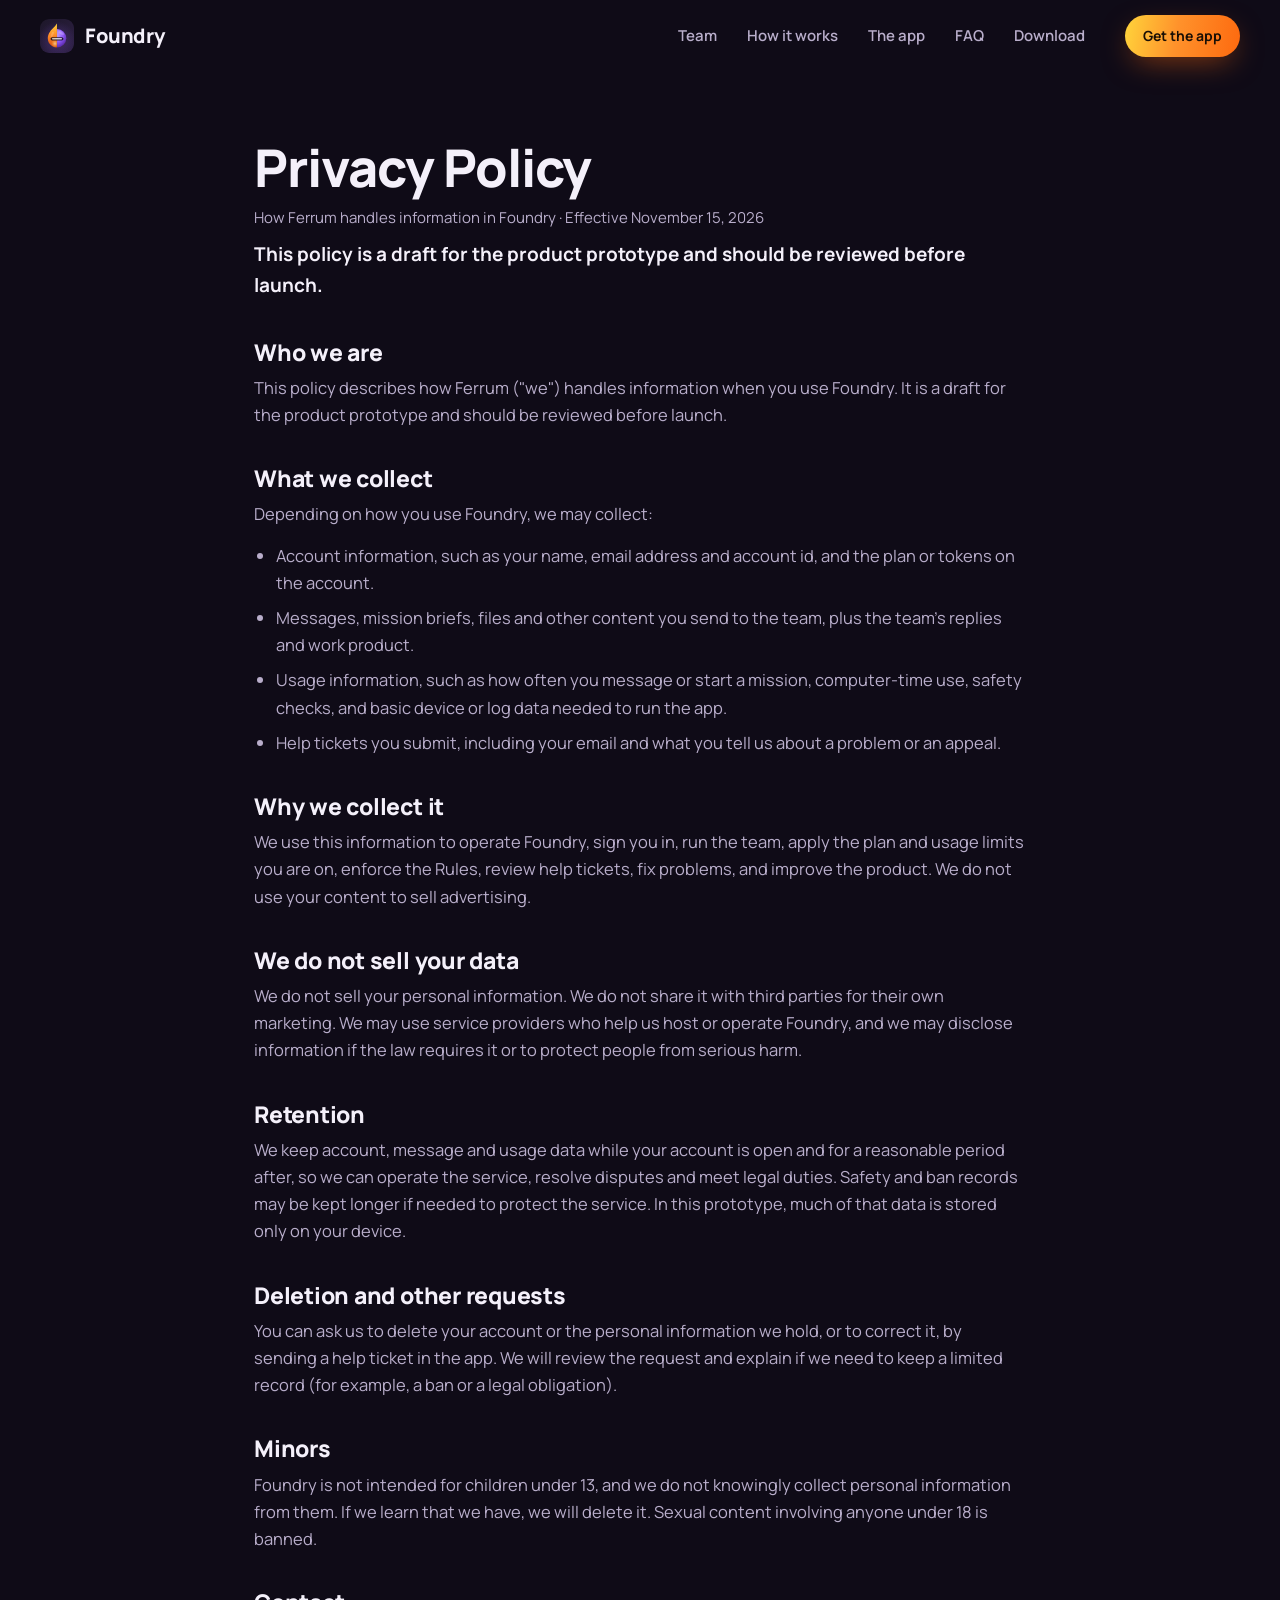
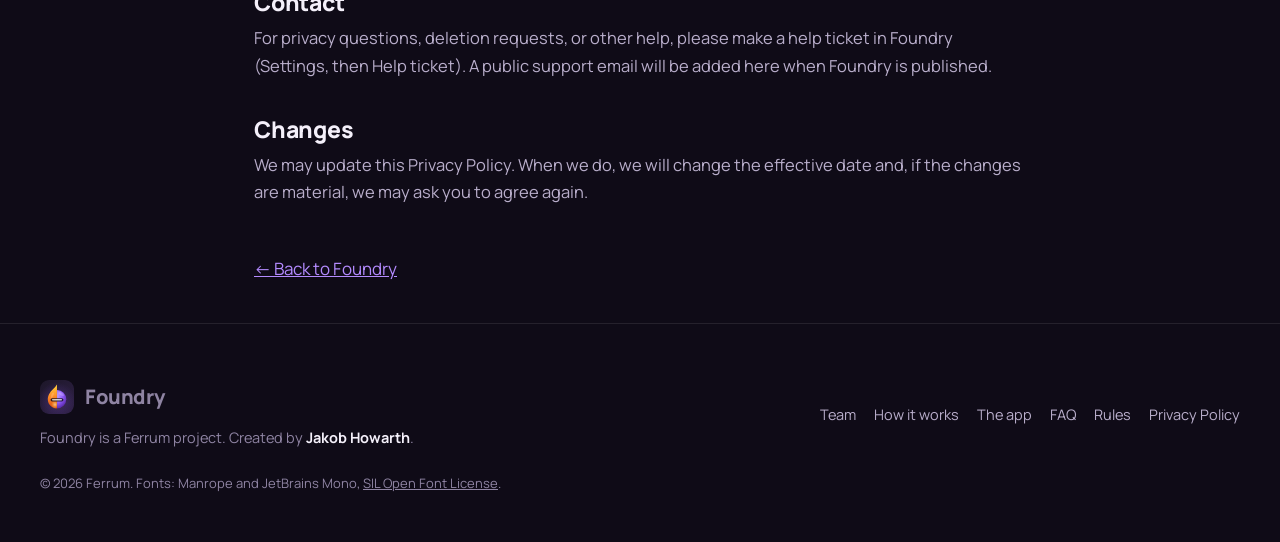
==== privacy.html @ b7b897aa "Update index.html and add rules.html and privacy.html" ====
<!doctype html>
<html lang="en">
<head>
<meta charset="utf-8">
<meta name="viewport" content="width=device-width, initial-scale=1, viewport-fit=cover">
<title>Privacy Policy — Foundry by Ferrum</title>
<meta name="description" content="The Foundry Privacy Policy — how Ferrum handles information in Foundry.">
<meta name="theme-color" content="#0F0B17">
<link rel="icon" href="assets/foundry-icon.svg" type="image/svg+xml">
<link rel="apple-touch-icon" href="assets/apple-touch-icon.png">
<link rel="preload" href="assets/fonts/Manrope.woff2" as="font" type="font/woff2" crossorigin>
<link rel="stylesheet" href="css/site.css">
<style>
.doc{max-width:820px;margin:0 auto;padding:140px 24px 40px}
.doc h1{font-size:clamp(34px,5vw,52px);line-height:1.08;letter-spacing:-.02em;margin:0 0 10px}
.doc .meta{color:var(--muted);font-size:15px;margin:0 0 8px}
.doc .sub{color:var(--text);font-size:19px;font-weight:700;margin:0 0 34px}
.doc h2{font-size:23px;margin:38px 0 10px;letter-spacing:-.01em}
.doc p{color:var(--muted);font-size:16.5px;line-height:1.65;margin:0 0 14px}
.doc ul{color:var(--muted);font-size:16.5px;line-height:1.65;margin:0 0 14px;padding-left:22px}
.doc li{margin-bottom:8px}
.doc a{color:var(--violet-2)}
.doc .back{display:inline-block;margin-top:36px}
</style>
</head>
<body>
<a class="skip" href="#main">Skip to content</a>
<header class="nav" id="nav">
  <div class="wrap nav__in">
    <a class="brand" href="index.html" aria-label="Foundry home"><img src="assets/foundry-icon.svg" alt="" width="34" height="34">Foundry</a>
    <ul class="nav__links" id="navlinks">
      <li><a href="index.html#team">Team</a></li>
      <li><a href="index.html#how">How it works</a></li>
      <li><a href="index.html#app">The app</a></li>
      <li><a href="index.html#faq">FAQ</a></li>
      <li><a href="index.html#download">Download</a></li>
    </ul>
    <a class="btn btn--primary btn--sm" href="index.html#download">Get the app</a>
    <button class="nav__menu" id="menu" aria-label="Open menu" aria-expanded="false" aria-controls="navlinks"><span></span><span></span><span></span></button>
  </div>
</header>
<main id="main">
<article class="doc">

<h1>Privacy Policy</h1>
<p class="meta">How Ferrum handles information in Foundry &middot; Effective November 15, 2026</p>
<p class="sub">This policy is a draft for the product prototype and should be reviewed before launch.</p>

<h2>Who we are</h2>
<p>This policy describes how Ferrum ("we") handles information when you use Foundry. It is a draft for the product prototype and should be reviewed before launch.</p>

<h2>What we collect</h2>
<p>Depending on how you use Foundry, we may collect:</p>
<ul>
<li>Account information, such as your name, email address and account id, and the plan or tokens on the account.</li>
<li>Messages, mission briefs, files and other content you send to the team, plus the team's replies and work product.</li>
<li>Usage information, such as how often you message or start a mission, computer-time use, safety checks, and basic device or log data needed to run the app.</li>
<li>Help tickets you submit, including your email and what you tell us about a problem or an appeal.</li>
</ul>

<h2>Why we collect it</h2>
<p>We use this information to operate Foundry, sign you in, run the team, apply the plan and usage limits you are on, enforce the Rules, review help tickets, fix problems, and improve the product. We do not use your content to sell advertising.</p>

<h2>We do not sell your data</h2>
<p>We do not sell your personal information. We do not share it with third parties for their own marketing. We may use service providers who help us host or operate Foundry, and we may disclose information if the law requires it or to protect people from serious harm.</p>

<h2>Retention</h2>
<p>We keep account, message and usage data while your account is open and for a reasonable period after, so we can operate the service, resolve disputes and meet legal duties. Safety and ban records may be kept longer if needed to protect the service. In this prototype, much of that data is stored only on your device.</p>

<h2>Deletion and other requests</h2>
<p>You can ask us to delete your account or the personal information we hold, or to correct it, by sending a help ticket in the app. We will review the request and explain if we need to keep a limited record (for example, a ban or a legal obligation).</p>

<h2>Minors</h2>
<p>Foundry is not intended for children under 13, and we do not knowingly collect personal information from them. If we learn that we have, we will delete it. Sexual content involving anyone under 18 is banned.</p>

<h2>Contact</h2>
<p>For privacy questions, deletion requests, or other help, please make a help ticket in Foundry (Settings, then Help ticket). A public support email will be added here when Foundry is published.</p>

<h2>Changes</h2>
<p>We may update this Privacy Policy. When we do, we will change the effective date and, if the changes are material, we may ask you to agree again.</p>

<a class="back" href="index.html">&larr; Back to Foundry</a>
</article>
</main>
<footer>
  <div class="wrap foot">
    <div><a class="brand" href="index.html"><img src="assets/foundry-icon.svg" alt="" width="34" height="34">Foundry</a><p style="margin-top:12px">Foundry is a Ferrum project. Created by <b>Jakob Howarth</b>.</p></div>
    <nav aria-label="Footer"><a href="index.html#team">Team</a><a href="index.html#how">How it works</a><a href="index.html#app">The app</a><a href="index.html#faq">FAQ</a><a href="rules.html">Rules</a><a href="privacy.html">Privacy Policy</a></nav>
    <p style="width:100%;font-size:13px">&copy; 2026 Ferrum. Fonts: Manrope and JetBrains Mono, <a href="assets/fonts/OFL.txt">SIL Open Font License</a>.</p>
  </div>
</footer>
<script src="js/site.js" defer></script>
</body>
</html>
---- css/site.css ----
/* Foundry site v2 — Ferrum. Original styles, no external resources. */
@font-face{font-family:"Manrope";src:url("../assets/fonts/Manrope.woff2") format("woff2");font-weight:200 800;font-display:swap}
@font-face{font-family:"JetBrains Mono";src:url("../assets/fonts/JetBrainsMono.woff2") format("woff2");font-weight:100 800;font-display:swap}
:root{
  --ink:#0F0B17;--ink-2:#161021;--ink-3:#1E1630;--line:rgba(255,255,255,.09);--line-2:rgba(255,255,255,.16);
  --text:#F4F0FA;--muted:#B9AECB;--dim:#8F84A3;
  --violet:#8F59F9;--violet-2:#B48BFF;--ember:#FD690F;--ember-2:#FF922B;--gold:#FFD43B;--blue:#1E86FC;--teal:#13B7A2;--iron:#7E8898;
  --radius:22px;--radius-sm:14px;
  --sans:"Manrope",ui-sans-serif,system-ui,-apple-system,"Segoe UI",Roboto,Helvetica,Arial,sans-serif;
  --mono:"JetBrains Mono",ui-monospace,SFMono-Regular,Menlo,Consolas,monospace;
  --ease:cubic-bezier(.2,.7,.2,1);
  --shadow:0 30px 80px -30px rgba(0,0,0,.65),0 10px 30px -12px rgba(0,0,0,.5);
}
*,*::before,*::after{box-sizing:border-box}
html{scroll-behavior:smooth;scroll-padding-top:84px;-webkit-text-size-adjust:100%}
body{margin:0;background:var(--ink);color:var(--text);font-family:var(--sans);font-size:17px;line-height:1.6;-webkit-font-smoothing:antialiased;overflow-x:hidden}
img,svg{display:block;max-width:100%}
main{overflow-x:clip}
a{color:inherit}
:focus-visible{outline:2px solid var(--gold);outline-offset:3px;border-radius:8px}
.skip{position:absolute;left:-999px;top:8px;z-index:100;background:var(--gold);color:#140F1F;padding:8px 14px;border-radius:10px;font-weight:700}
.skip:focus{left:12px}
.wrap{width:min(1200px,100% - 48px);margin-inline:auto}
.mono{font-family:var(--mono);letter-spacing:.08em;text-transform:uppercase;font-size:12px}
.eyebrow{display:inline-flex;align-items:center;gap:10px;color:var(--ember-2);font-family:var(--mono);font-size:12px;letter-spacing:.14em;text-transform:uppercase;font-weight:700}
.eyebrow::before{content:"";width:22px;height:2px;border-radius:2px;background:linear-gradient(90deg,var(--ember),var(--gold))}
h1,h2,h3{line-height:1.05;letter-spacing:-.03em;margin:0;font-weight:800}
h2{font-size:clamp(36px,5.2vw,64px)}
h3{font-size:22px;letter-spacing:-.015em}
p{margin:0}
.lead{color:var(--muted);font-size:clamp(17px,1.5vw,19px);max-width:62ch}
.grad{background:linear-gradient(100deg,var(--gold) 0%,var(--ember-2) 30%,var(--violet-2) 75%);-webkit-background-clip:text;background-clip:text;color:transparent}
section{position:relative;padding:clamp(80px,11vw,140px) 0}
.sec-head{display:grid;gap:18px;margin-bottom:56px;max-width:760px}

/* ---------- nav ---------- */
.nav{position:fixed;inset:0 0 auto 0;z-index:50;transition:background .3s,border-color .3s,backdrop-filter .3s;border-bottom:1px solid transparent}
.nav.is-stuck{background:rgba(15,11,23,.62);-webkit-backdrop-filter:blur(16px) saturate(1.4);backdrop-filter:blur(16px) saturate(1.4);border-color:var(--line)}
.nav__in{display:flex;align-items:center;gap:28px;height:72px}
.brand{display:flex;align-items:center;gap:11px;text-decoration:none;font-weight:800;font-size:20px;letter-spacing:-.02em}
.brand img{width:34px;height:34px;border-radius:9px}
.nav__links{display:flex;gap:6px;margin-left:auto;list-style:none;padding:0;margin-block:0}
.nav__links a{display:block;text-decoration:none;color:var(--muted);font-weight:600;font-size:15px;padding:8px 12px;border-radius:10px;transition:color .2s,background .2s}
.nav__links a:hover,.nav__links a.is-active{color:var(--text);background:rgba(255,255,255,.06)}
.nav__menu{display:none;margin-left:auto;background:none;border:1px solid var(--line-2);color:var(--text);border-radius:12px;width:44px;height:44px;cursor:pointer}
.nav__menu span{display:block;width:18px;height:2px;background:currentColor;margin:4px auto;border-radius:2px;transition:transform .3s,opacity .3s}
.nav.is-open .nav__menu span:nth-child(1){transform:translateY(6px) rotate(45deg)}
.nav.is-open .nav__menu span:nth-child(2){opacity:0}
.nav.is-open .nav__menu span:nth-child(3){transform:translateY(-6px) rotate(-45deg)}

/* ---------- buttons ---------- */
.btn{--bg:rgba(255,255,255,.06);position:relative;display:inline-flex;align-items:center;gap:10px;padding:14px 22px;border-radius:999px;font-weight:700;font-size:16px;text-decoration:none;border:1px solid var(--line-2);background:var(--bg);color:var(--text);cursor:pointer;transition:transform .25s var(--ease),box-shadow .25s,background .25s;isolation:isolate;overflow:hidden;font-family:inherit}
.btn svg{width:18px;height:18px;flex:none}
.btn:hover{transform:translateY(-2px);background:rgba(255,255,255,.1)}
.btn--primary{border:0;color:#1A0F05;background:linear-gradient(100deg,var(--gold),var(--ember-2) 45%,var(--ember));box-shadow:0 10px 30px -8px rgba(253,105,15,.55)}
.btn--primary::after{content:"";position:absolute;inset:0;z-index:-1;background:linear-gradient(110deg,transparent 30%,rgba(255,255,255,.55) 50%,transparent 70%);transform:translateX(-120%);transition:transform .7s var(--ease)}
.btn--primary:hover{background:linear-gradient(100deg,var(--gold),var(--ember-2) 45%,var(--ember));box-shadow:0 16px 40px -10px rgba(253,105,15,.7)}
.btn--primary:hover::after{transform:translateX(120%)}
.btn--sm{padding:10px 18px;font-size:14px}

/* ---------- hero ---------- */
.hero{min-height:100svh;padding:120px 0 80px;display:flex;align-items:center;overflow:hidden}
#forge{position:absolute;inset:0;width:100%;height:100%;z-index:0;-webkit-mask-image:linear-gradient(90deg,rgba(0,0,0,.35) 0%,rgba(0,0,0,.5) 35%,#000 60%);mask-image:linear-gradient(90deg,rgba(0,0,0,.35) 0%,rgba(0,0,0,.5) 35%,#000 60%)}
.mesh{position:absolute;inset:-20%;z-index:0;filter:blur(70px);opacity:.75;pointer-events:none}
.mesh i{position:absolute;border-radius:50%;mix-blend-mode:screen;animation:drift 18s ease-in-out infinite alternate}
.mesh i:nth-child(1){width:46vw;height:46vw;left:48%;top:8%;background:radial-gradient(circle,rgba(143,89,249,.55),transparent 65%)}
.mesh i:nth-child(2){width:38vw;height:38vw;left:62%;top:42%;background:radial-gradient(circle,rgba(253,105,15,.45),transparent 65%);animation-duration:22s;animation-delay:-6s}
.mesh i:nth-child(3){width:34vw;height:34vw;left:5%;top:55%;background:radial-gradient(circle,rgba(30,134,252,.22),transparent 65%);animation-duration:26s;animation-delay:-11s}
@keyframes drift{0%{transform:translate(0,0) scale(1)}50%{transform:translate(-6%,4%) scale(1.12)}100%{transform:translate(5%,-5%) scale(.95)}}
.hero::after{content:"";position:absolute;inset:auto 0 0 0;height:200px;background:linear-gradient(180deg,transparent,var(--ink));z-index:1;pointer-events:none}
.grid-floor{position:absolute;inset:auto -10% -8% -10%;height:46%;z-index:0;opacity:.32;background-image:linear-gradient(rgba(255,255,255,.08) 1px,transparent 1px),linear-gradient(90deg,rgba(255,255,255,.08) 1px,transparent 1px);background-size:64px 64px;transform:perspective(700px) rotateX(62deg);transform-origin:50% 100%;-webkit-mask-image:linear-gradient(180deg,transparent,#000 60%);mask-image:linear-gradient(180deg,transparent,#000 60%)}
.hero__in{position:relative;z-index:2;display:grid;grid-template-columns:1.05fr .95fr;gap:48px;align-items:center}
.hero h1{font-size:clamp(56px,9vw,128px);letter-spacing:-.05em;line-height:.92;margin:22px 0 26px}
.hero h1 .w{display:inline-block;overflow:hidden;vertical-align:bottom;padding-bottom:.06em}
.hero h1 .w>span{display:inline-block;transform:translateY(105%);transition:transform 1s var(--ease)}
.is-ready .hero h1 .w>span{transform:none}
.hero h1 .w:nth-child(2)>span{transition-delay:.12s}.hero h1 .w:nth-child(3)>span{transition-delay:.24s}
.hero .lead{margin-bottom:34px}
.hero__cta{display:flex;gap:14px;flex-wrap:wrap}
.hero__meta{margin-top:20px;color:var(--dim);font-size:14px}
.fade-up{opacity:0;transform:translateY(18px);transition:opacity .9s var(--ease),transform .9s var(--ease)}
.is-ready .fade-up{opacity:1;transform:none}
.d1{transition-delay:.35s!important}.d2{transition-delay:.5s!important}.d3{transition-delay:.65s!important}.d4{transition-delay:.8s!important}

.stage{position:relative;aspect-ratio:1/1;max-width:560px;width:100%;justify-self:center}
.stage__icon{position:absolute;inset:18%;animation:float 7s ease-in-out infinite}
.stage__icon img{width:100%;height:100%;border-radius:22%;box-shadow:0 40px 120px -30px rgba(253,105,15,.55),0 30px 80px -20px rgba(143,89,249,.6)}
.stage__icon::before{content:"";position:absolute;inset:-14%;border-radius:50%;background:conic-gradient(from 0deg,transparent,rgba(255,146,43,.55),transparent 35%,rgba(143,89,249,.55),transparent 70%);filter:blur(28px);animation:spin 14s linear infinite;z-index:-1}
.stage__ring{position:absolute;inset:4%;border-radius:50%;border:1px dashed rgba(255,255,255,.14);animation:spin 60s linear infinite}
.stage__ring--2{inset:-4%;border-style:solid;border-color:rgba(255,255,255,.06);animation-duration:90s;animation-direction:reverse}
.orbit{position:absolute;inset:0;animation:spin 40s linear infinite}
.orbit .sat{position:absolute;width:58px;height:58px;margin:-29px;border-radius:18px;background:rgba(22,16,33,.78);border:1px solid var(--line-2);display:grid;place-items:center;-webkit-backdrop-filter:blur(8px);backdrop-filter:blur(8px);animation:spin 40s linear infinite reverse;box-shadow:var(--shadow)}
.orbit .sat svg{width:40px;height:40px}
@keyframes spin{to{transform:rotate(360deg)}}
@keyframes float{0%,100%{transform:translateY(0) rotate(-1.5deg)}50%{transform:translateY(-16px) rotate(1.5deg)}}
.chip{position:absolute;z-index:3;background:rgba(22,16,33,.82);border:1px solid var(--line-2);border-radius:16px;padding:12px 14px;-webkit-backdrop-filter:blur(12px);backdrop-filter:blur(12px);box-shadow:var(--shadow);font-size:14px;line-height:1.35}
.chip small{display:block;color:var(--dim);font-family:var(--mono);font-size:10.5px;letter-spacing:.1em;text-transform:uppercase;margin-bottom:4px}
.chip--a{left:-4%;top:12%;animation:float 8s ease-in-out infinite -2s}
.chip--b{right:-6%;bottom:14%;max-width:250px;animation:float 9s ease-in-out infinite -4s}
.chip--b .row{display:flex;gap:8px;margin-top:10px}
.chip--b .row span{flex:1;text-align:center;padding:7px 0;border-radius:10px;font-weight:700;font-size:13px;background:rgba(255,255,255,.08)}
.chip--b .row span:first-child{background:var(--violet);color:#fff}
.dot{display:inline-block;width:8px;height:8px;border-radius:50%;background:#2BD07A;box-shadow:0 0 0 0 rgba(43,208,122,.6);animation:ping 2s infinite;margin-right:6px;vertical-align:middle}
.dot--ember{background:var(--ember-2);box-shadow:0 0 0 0 rgba(255,146,43,.6)}
@keyframes ping{70%{box-shadow:0 0 0 8px rgba(43,208,122,0)}100%{box-shadow:0 0 0 0 rgba(43,208,122,0)}}
.scroll-cue{position:absolute;left:50%;bottom:28px;z-index:3;transform:translateX(-50%);color:var(--dim);display:flex;flex-direction:column;align-items:center;gap:8px;font-size:11px}
.scroll-cue i{width:22px;height:34px;border:1.5px solid var(--line-2);border-radius:12px;position:relative}
.scroll-cue i::after{content:"";position:absolute;left:50%;top:7px;width:3px;height:7px;margin-left:-1.5px;border-radius:2px;background:var(--ember-2);animation:cue 1.8s ease-in-out infinite}
@keyframes cue{0%{opacity:0;transform:translateY(0)}30%{opacity:1}100%{opacity:0;transform:translateY(10px)}}

/* ---------- ticker ---------- */
.ticker{border-block:1px solid var(--line);background:var(--ink-2);overflow:hidden;padding:18px 0;position:relative;z-index:2}
.ticker__track{display:flex;gap:44px;width:max-content;animation:marquee 34s linear infinite;font-weight:700;font-size:18px;white-space:nowrap}
.ticker__track span{display:flex;align-items:center;gap:12px;color:var(--muted)}
.ticker__track b{color:var(--text)}
.ticker__track svg{width:26px;height:26px}
.ticker__track .sep{color:var(--ember-2)}
@keyframes marquee{to{transform:translateX(-50%)}}

/* ---------- reveal ---------- */
.reveal{opacity:0;transform:translateY(34px);transition:opacity .9s var(--ease),transform .9s var(--ease);transition-delay:calc(var(--i,0) * 90ms)}
.reveal.is-in{opacity:1;transform:none}

/* ---------- features ---------- */
.features{display:grid;grid-template-columns:1.1fr .9fr;gap:56px;align-items:center}
.fgrid{display:grid;grid-template-columns:1fr 1fr;gap:16px;margin-top:40px}
.fcard{padding:22px;border-radius:var(--radius-sm);background:linear-gradient(180deg,rgba(255,255,255,.05),rgba(255,255,255,.02));border:1px solid var(--line);transition:border-color .3s,transform .3s var(--ease)}
.fcard:hover{border-color:var(--line-2);transform:translateY(-3px)}
.fcard .ic{width:40px;height:40px;border-radius:12px;display:grid;place-items:center;margin-bottom:14px;background:rgba(255,146,43,.12);color:var(--ember-2)}
.fcard .ic svg{width:21px;height:21px}
.fcard h3{font-size:18px;margin-bottom:6px}
.fcard p{color:var(--muted);font-size:15px}
.bench{margin-top:18px;padding:16px 20px;border-radius:var(--radius-sm);border:1px dashed var(--line-2);color:var(--muted);font-size:15px}
.bench b{color:var(--text)}
.idcard{position:relative;padding:28px;border-radius:28px;background:linear-gradient(160deg,#241a3a,#161021 60%);border:1px solid var(--line-2);box-shadow:var(--shadow);transform:rotate(2deg);transition:transform .6s var(--ease)}
.idcard:hover{transform:rotate(0) translateY(-6px)}
.idcard::before{content:"";position:absolute;left:50%;top:-46px;width:2px;height:46px;background:linear-gradient(var(--line-2),transparent);transform:translateX(-50%)}
.idcard__top{display:flex;justify-content:space-between;align-items:center;margin-bottom:22px;color:var(--dim)}
.idcard__who{display:flex;gap:18px;align-items:center;margin-bottom:22px}
.idcard__who .av{width:84px;height:84px}
.idcard__who h3{font-size:32px}
.idcard__who p{color:var(--violet-2);font-weight:700}
.idcard dl{display:grid;grid-template-columns:auto 1fr;gap:10px 18px;margin:0;font-size:14.5px}
.idcard dt{color:var(--dim);font-family:var(--mono);font-size:11px;letter-spacing:.1em;text-transform:uppercase;padding-top:3px}
.idcard dd{margin:0;color:var(--text)}
.idcard__foot{margin-top:22px;padding-top:16px;border-top:1px dashed var(--line-2);display:flex;justify-content:space-between;align-items:center;font-size:13px;color:var(--muted)}
.barcode{height:26px;width:120px;background:repeating-linear-gradient(90deg,var(--muted) 0 2px,transparent 2px 4px,var(--muted) 4px 5px,transparent 5px 9px);opacity:.5;border-radius:2px}

/* ---------- avatars (Ferrum originals from the app) ---------- */
.av{display:block;width:64px;height:64px;filter:drop-shadow(0 10px 22px color-mix(in srgb,var(--glow,#8F59F9) 45%,transparent))}
.av .fa-body,.av .fa-eye,.av .fa-flame,.av .fa-coin,.av .fa-ember,.av .fa-sweep,.av .fa-core{transform-box:fill-box;transform-origin:center}
.av .fa-gear{transform-box:view-box;transform-origin:50px 50px;animation:fa-spin 18s linear infinite}
.av .fa-body{animation:fa-breathe 4.2s ease-in-out infinite}
.av .fa-eye{animation:fa-blink 6.2s ease-in-out infinite}
.av .fa-sweep{opacity:0;animation:fa-sweep 7s ease-in-out infinite}
.av .fa-core{animation:fa-core 2.8s ease-in-out infinite}
.av .fa-flame{transform-origin:50% 100%;animation:fa-flicker 2.2s ease-in-out infinite}
.av .fa-spark{animation:fa-orbit 5.5s linear infinite}
.av .fa-coin{animation:fa-tick 4.4s ease-in-out infinite}
.av .fa-ember{opacity:0;animation:fa-rise 3.2s ease-out infinite}
.av .fa-ember--2{animation-delay:-1.5s}
.av--ember .fa-eye{animation-delay:-1.6s}.av--forge .fa-eye{animation-delay:-3.1s}.av--ledger .fa-eye{animation-delay:-4.3s}.av--anvil .fa-eye{animation-delay:-2.4s}
.av--ember .fa-sweep{animation-delay:-2.2s}.av--forge .fa-sweep{animation-delay:-4.4s}.av--ledger .fa-sweep{animation-delay:-1.1s}.av--anvil .fa-sweep{animation-delay:-5.6s}
.av--echo .fa-body{animation-delay:-.7s}.av--forge .fa-body{animation-delay:-1.9s}.av--ledger .fa-body{animation-delay:-2.8s}.av--anvil .fa-body{animation-delay:-3.5s}
.is-busy .av .fa-body{animation-duration:1.7s}.is-busy .av .fa-sweep{animation:fa-sweep-busy 1.3s ease-in-out infinite}.is-busy .av .fa-gear{animation-duration:4s}.is-busy .av :is(.fa-core,.fa-flame){animation-duration:.9s}
@keyframes fa-breathe{0%,100%{transform:scale(1)}50%{transform:scale(1.04)}}
@keyframes fa-blink{0%,92%,100%{transform:scaleY(1)}94.5%{transform:scaleY(.12)}97%{transform:scaleY(1)}}
@keyframes fa-sweep{0%,58%{opacity:0;transform:translateX(0)}62%{opacity:1}80%{opacity:1;transform:translateX(var(--fa-sw))}84%,100%{opacity:0;transform:translateX(var(--fa-sw))}}
@keyframes fa-sweep-busy{0%{opacity:0;transform:translateX(0)}12%{opacity:1}80%{opacity:1;transform:translateX(var(--fa-sw))}100%{opacity:0;transform:translateX(var(--fa-sw))}}
@keyframes fa-core{0%,100%{opacity:.72}50%{opacity:1}}
@keyframes fa-flicker{0%,100%{transform:scaleY(1) skewX(0)}30%{transform:scaleY(1.035) skewX(-2deg)}65%{transform:scaleY(.985) skewX(1.6deg)}}
@keyframes fa-spin{to{transform:rotate(360deg)}}
@keyframes fa-orbit{to{stroke-dashoffset:-100}}
@keyframes fa-tick{0%,70%,100%{transform:translateY(0)}78%{transform:translateY(-3.5px)}86%{transform:translateY(.6px)}}
@keyframes fa-rise{0%{opacity:0;transform:translateY(4px)}25%{opacity:1}100%{opacity:0;transform:translateY(-12px)}}

/* ---------- team ---------- */
.team{display:grid;grid-template-columns:repeat(5,1fr);gap:16px;perspective:1200px}
.tcard{--glow:#8F59F9;position:relative;padding:26px 22px 24px;border-radius:var(--radius);background:linear-gradient(180deg,color-mix(in srgb,var(--glow) 16%,var(--ink-2)),var(--ink-2) 70%);border:1px solid var(--line);transform-style:preserve-3d;transition:transform .5s var(--ease),border-color .3s,box-shadow .5s;cursor:default;overflow:hidden}
.tcard::after{content:"";position:absolute;inset:0;border-radius:inherit;pointer-events:none;background:radial-gradient(420px circle at var(--mx,50%) var(--my,0%),color-mix(in srgb,var(--glow) 28%,transparent),transparent 45%);opacity:0;transition:opacity .4s}
.tcard:hover{border-color:color-mix(in srgb,var(--glow) 55%,transparent);box-shadow:0 30px 60px -28px color-mix(in srgb,var(--glow) 70%,transparent)}
.tcard:hover::after{opacity:1}
.tcard .av{width:92px;height:92px;margin-bottom:22px;transform:translateZ(40px)}
.tcard .role{font-family:var(--mono);font-size:11px;letter-spacing:.12em;text-transform:uppercase;color:color-mix(in srgb,var(--glow) 60%,#fff);font-weight:700}
.tcard h3{font-size:28px;margin:6px 0 10px;transform:translateZ(24px)}
.tcard p{color:var(--muted);font-size:14.5px;line-height:1.55}
.tcard ul{list-style:none;padding:0;margin:16px 0 0;display:grid;gap:7px;font-size:13.5px;color:var(--muted)}
.tcard li{display:flex;gap:8px}
.tcard li::before{content:"";flex:none;width:6px;height:6px;border-radius:50%;margin-top:8px;background:var(--glow)}
.tcard--host{grid-column:span 1}
.tcard .tag{position:absolute;top:18px;right:18px;font-family:var(--mono);font-size:10px;letter-spacing:.12em;padding:4px 8px;border-radius:999px;border:1px solid color-mix(in srgb,var(--glow) 50%,transparent);color:color-mix(in srgb,var(--glow) 55%,#fff)}

.channels{margin-top:72px;display:grid;grid-template-columns:.9fr 1.1fr;gap:56px;align-items:center}
.channels h2{font-size:clamp(34px,4.4vw,56px)}
.channels .lead{margin-top:18px}
.pills{display:flex;flex-wrap:wrap;gap:8px;margin-top:22px}
.pills span{padding:7px 14px;border-radius:999px;border:1px solid var(--line-2);font-size:13.5px;color:var(--muted);font-weight:600}
.stack{display:grid;gap:14px}
.msg{padding:18px 20px;border-radius:18px;background:var(--ink-2);border:1px solid var(--line);box-shadow:var(--shadow)}
.msg__h{display:flex;align-items:center;gap:10px;color:var(--dim);font-size:12px;font-family:var(--mono);letter-spacing:.08em;text-transform:uppercase;margin-bottom:10px}
.msg__h .av{width:28px;height:28px;filter:none}
.msg .you{display:block;margin-left:auto;width:fit-content;max-width:85%;background:var(--violet);color:#fff;padding:9px 14px;border-radius:16px 16px 4px 16px;font-size:15px;margin-bottom:8px}
.msg .bot{display:block;width:fit-content;max-width:90%;background:rgba(255,255,255,.07);padding:9px 14px;border-radius:16px 16px 16px 4px;font-size:15px}
.msg strong{display:block;margin-bottom:4px}
.msg p{color:var(--muted);font-size:15px}
.wave{display:flex;align-items:center;gap:3px;height:28px;margin:6px 0 10px}
.wave i{width:3px;border-radius:3px;background:linear-gradient(var(--gold),var(--ember));animation:wave 1.1s ease-in-out infinite;height:30%}
@keyframes wave{50%{height:100%}}
.msg:nth-child(2){margin-left:28px}.msg:nth-child(3){margin-left:56px}

/* ---------- clean room ---------- */
.compare{display:grid;grid-template-columns:1fr 1fr;gap:18px;margin-top:10px}
.col{padding:28px;border-radius:var(--radius);border:1px solid var(--line);background:var(--ink-2)}
.col h3{display:flex;align-items:center;gap:10px;font-size:18px;margin-bottom:18px}
.col ul{list-style:none;padding:0;margin:0;display:grid;gap:12px}
.col li{display:flex;gap:12px;align-items:flex-start;font-size:16px}
.col li svg{flex:none;width:20px;height:20px;margin-top:3px}
.col--them{color:var(--dim)}
.col--them li{text-decoration:line-through;text-decoration-color:rgba(255,255,255,.2)}
.col--us{background:linear-gradient(160deg,rgba(253,105,15,.14),rgba(143,89,249,.12) 70%),var(--ink-2);border-color:rgba(255,146,43,.35)}
.col--us li svg{color:var(--ember-2)}

/* ---------- mission timeline ---------- */
.mission{display:grid;grid-template-columns:1fr 1fr;gap:56px;align-items:start}
.steps{position:relative;list-style:none;margin:0;padding:0 0 0 54px;display:grid;gap:44px}
.steps::before{content:"";position:absolute;left:19px;top:10px;bottom:10px;width:2px;background:var(--line)}
.steps::after{content:"";position:absolute;left:19px;top:10px;width:2px;height:calc((100% - 20px) * var(--p,0));background:linear-gradient(var(--gold),var(--ember),var(--violet));border-radius:2px;transition:height .2s linear;box-shadow:0 0 14px rgba(255,146,43,.6)}
.step{position:relative;opacity:.4;transition:opacity .5s}
.step.is-on{opacity:1}
.step__n{position:absolute;left:-54px;top:0;width:40px;height:40px;border-radius:50%;display:grid;place-items:center;font-family:var(--mono);font-size:13px;font-weight:700;background:var(--ink);border:2px solid var(--line-2);transition:background .4s,border-color .4s,color .4s,box-shadow .4s}
.step.is-on .step__n{background:linear-gradient(135deg,var(--gold),var(--ember));border-color:transparent;color:#1A0F05;box-shadow:0 0 0 6px rgba(255,146,43,.15)}
.step h3{font-size:24px;margin-bottom:8px}
.step p{color:var(--muted)}
.console{position:sticky;top:110px;border-radius:var(--radius);background:#0B0812;border:1px solid var(--line-2);box-shadow:var(--shadow);overflow:hidden}
.console__bar{display:flex;align-items:center;gap:10px;padding:14px 18px;border-bottom:1px solid var(--line);font-family:var(--mono);font-size:12px;color:var(--dim)}
.console__bar b{color:var(--text);font-weight:700}
.console__bar .prog{margin-left:auto;width:120px;height:6px;border-radius:6px;background:rgba(255,255,255,.08);overflow:hidden}
.console__bar .prog i{display:block;height:100%;width:0;background:linear-gradient(90deg,var(--gold),var(--ember));transition:width .6s var(--ease)}
.log{list-style:none;margin:0;padding:12px 10px 16px;display:grid;gap:4px;min-height:430px}
.log li{display:flex;align-items:center;gap:12px;padding:10px;border-radius:12px;opacity:0;transform:translateX(-10px);transition:opacity .45s var(--ease),transform .45s var(--ease),background .4s}
.log li.is-in{opacity:1;transform:none}
.log li.is-now{background:rgba(255,255,255,.05)}
.log .av{width:34px;height:34px;flex:none;filter:none}
.log .t{flex:1;min-width:0;font-size:14.5px;line-height:1.35}
.log .t small{display:block;color:var(--dim);font-size:12px}
.log time{font-family:var(--mono);font-size:11px;color:var(--dim)}
.log .ok{width:20px;height:20px;flex:none;color:#2BD07A}
.log .approve{margin:4px 10px 0;padding:14px;border-radius:14px;border:1px solid rgba(255,146,43,.4);background:rgba(255,146,43,.08);display:block}
.log .approve .row{display:flex;gap:8px;margin-top:10px}
.log .approve .row span{padding:6px 14px;border-radius:10px;font-weight:700;font-size:13px;background:rgba(255,255,255,.08)}
.log .approve .row span:first-child{background:var(--violet);color:#fff}
.log .approve.is-ok .row span:first-child{background:#2BD07A;color:#062612}

/* ---------- app showcase ---------- */
.showcase{display:grid;grid-template-columns:1.35fr .65fr;gap:48px;align-items:center}
.devices{position:relative;padding:20px 0 60px}
.frame{position:relative;border-radius:18px;background:#1B1527;padding:10px;border:1px solid var(--line-2);box-shadow:0 50px 120px -40px rgba(143,89,249,.55),var(--shadow);will-change:transform}
.frame__bar{display:flex;gap:7px;padding:4px 6px 10px}
.frame__bar i{width:10px;height:10px;border-radius:50%;background:rgba(255,255,255,.16)}
.frame img{border-radius:10px;width:100%;height:auto}
.phone{position:absolute;right:-4%;bottom:0;width:27%;border-radius:34px;padding:8px;background:#0A0710;border:1px solid var(--line-2);box-shadow:0 40px 80px -24px rgba(0,0,0,.8),0 0 0 1px rgba(255,255,255,.04);will-change:transform}
.phone img{border-radius:27px;width:100%;height:auto}
.glow-under{position:absolute;inset:20% 10% -6% 10%;background:radial-gradient(closest-side,rgba(253,105,15,.35),transparent);filter:blur(40px);z-index:-1}
.flist{display:grid;gap:20px;margin-top:34px}
.flist div{padding-left:18px;border-left:2px solid var(--line-2);transition:border-color .3s}
.flist div:hover{border-color:var(--ember-2)}
.flist h3{font-size:17px;margin-bottom:4px}
.flist p{color:var(--muted);font-size:15px}

/* ---------- faq ---------- */
.faq{max-width:860px;margin-inline:auto}
.faq details{border-bottom:1px solid var(--line)}
.faq summary{list-style:none;cursor:pointer;display:flex;justify-content:space-between;align-items:center;gap:20px;padding:24px 4px;font-weight:700;font-size:19px}
.faq summary::-webkit-details-marker{display:none}
.faq summary i{position:relative;flex:none;width:28px;height:28px;border-radius:50%;border:1px solid var(--line-2);transition:transform .4s var(--ease),background .3s}
.faq summary i::before,.faq summary i::after{content:"";position:absolute;left:50%;top:50%;width:11px;height:2px;margin:-1px 0 0 -5.5px;background:currentColor;border-radius:2px}
.faq summary i::after{transform:rotate(90deg);transition:transform .4s var(--ease)}
.faq details[open] summary i{background:rgba(255,146,43,.15);transform:rotate(180deg)}
.faq details[open] summary i::after{transform:rotate(0)}
.faq .ans{display:grid;grid-template-rows:0fr;transition:grid-template-rows .45s var(--ease)}
.faq details[open] .ans{grid-template-rows:1fr}
.faq .ans>div{overflow:hidden}
.faq .ans p{color:var(--muted);padding:0 4px 24px;max-width:70ch}

/* ---------- download ---------- */
.dl{position:relative;overflow:hidden;border-radius:36px;padding:clamp(40px,6vw,80px);background:radial-gradient(800px 400px at 80% 0%,rgba(253,105,15,.25),transparent 60%),radial-gradient(700px 500px at 0% 100%,rgba(143,89,249,.3),transparent 60%),var(--ink-2);border:1px solid var(--line-2)}
.dl__head{display:flex;align-items:center;gap:26px;margin-bottom:48px}
.dl__head img{width:96px;height:96px;border-radius:24px;animation:float 7s ease-in-out infinite;box-shadow:0 20px 50px -14px rgba(253,105,15,.6)}
.dl__grid{display:grid;grid-template-columns:1fr 1fr;gap:18px}
.plat{padding:28px;border-radius:24px;background:rgba(15,11,23,.6);border:1px solid var(--line-2);display:flex;flex-direction:column;gap:18px;transition:transform .4s var(--ease),border-color .3s}
.plat:hover{transform:translateY(-4px);border-color:rgba(255,146,43,.45)}
.plat__h{display:flex;align-items:center;gap:14px}
.plat__h .pi{width:48px;height:48px;border-radius:14px;display:grid;place-items:center;background:rgba(255,255,255,.07)}
.plat__h .pi svg{width:24px;height:24px}
.plat__h h3{font-size:21px}
.plat__h small{color:var(--dim);font-size:13.5px}
.plat ol{margin:0;padding:0;list-style:none;display:grid;gap:10px;counter-reset:s}
.plat li{counter-increment:s;display:flex;gap:12px;color:var(--muted);font-size:15px}
.plat li::before{content:counter(s);flex:none;width:24px;height:24px;border-radius:50%;display:grid;place-items:center;font-family:var(--mono);font-size:11px;background:rgba(255,255,255,.08);color:var(--text)}
.plat code{font-family:var(--mono);font-size:13.5px;color:var(--gold)}
.plat .btn{align-self:flex-start;margin-top:auto}
.notice svg{width:18px;height:18px;flex:none;margin-top:1px}
.dl__note{margin-top:28px;color:var(--muted);font-size:15px;max-width:80ch}
.dl__note b{color:var(--text)}
.dl__spec{margin-top:10px;color:var(--dim);font-size:13.5px}
.notice{margin-top:18px;display:inline-flex;gap:10px;align-items:flex-start;padding:12px 16px;border-radius:14px;background:rgba(255,212,59,.08);border:1px solid rgba(255,212,59,.3);color:#FFE38A;font-size:14px}

/* ---------- footer ---------- */
footer{padding:56px 0 48px;border-top:1px solid var(--line);color:var(--dim);font-size:14.5px}
.foot{display:flex;flex-wrap:wrap;gap:24px;align-items:center;justify-content:space-between}
.foot nav{display:flex;gap:18px;flex-wrap:wrap}
.foot nav a{text-decoration:none;color:var(--muted)}
.foot nav a:hover{color:var(--text)}
.foot b{color:var(--text)}
.ferrum{display:inline-flex;align-items:center;gap:8px;font-weight:800;letter-spacing:.18em;font-size:13px;color:var(--text)}
.ferrum svg{width:22px;height:22px}

/* ---------- responsive ---------- */
@media (max-width:1100px){
  .team{grid-template-columns:repeat(6,1fr)}
  .tcard{grid-column:span 2}
  .tcard:nth-child(4){grid-column:2 / span 2}.tcard:nth-child(5){grid-column:4 / span 2}
}
@media (max-width:920px){
  .nav__links{position:fixed;inset:72px 0 auto 0;flex-direction:column;padding:12px 20px 20px;background:rgba(15,11,23,.96);-webkit-backdrop-filter:blur(16px);backdrop-filter:blur(16px);border-bottom:1px solid var(--line);transform:translateY(-12px);opacity:0;pointer-events:none;transition:opacity .25s,transform .25s}
  .nav.is-open .nav__links{opacity:1;transform:none;pointer-events:auto}
  .nav__links a{padding:14px 12px;font-size:17px}
  .nav__menu{display:block}
  .nav .btn--sm{display:none}
  .hero{padding-top:110px}
  .hero__in,.features,.channels,.mission,.showcase{grid-template-columns:1fr}
  .stage{max-width:420px;order:-1;margin-top:-10px}
  .console{position:relative;top:0}
  .idcard{transform:none;max-width:520px}
  .phone{right:2%}
  .team{grid-template-columns:1fr 1fr}
  .tcard,.tcard:nth-child(4),.tcard:nth-child(5){grid-column:auto}
  .tcard--host{grid-column:1 / -1}
}
@media (max-width:600px){
  body{font-size:16px}
  .wrap{width:calc(100% - 36px)}
  .hero h1{font-size:clamp(54px,17vw,80px)}
  .hero__cta .btn{flex:1 1 100%;justify-content:center}
  .stage{max-width:300px}
  .stage{max-width:290px}
  .chip--a{display:none}.chip--b{right:-10%;bottom:-6%;max-width:180px;font-size:12.5px;padding:10px 12px}.chip--b .row span{padding:5px 0;font-size:12px}
  .orbit .sat{width:44px;height:44px;margin:-22px;border-radius:14px}.orbit .sat svg{width:30px;height:30px}
  .fgrid,.compare,.dl__grid{grid-template-columns:1fr}
  .team{grid-template-columns:1fr}
  .msg:nth-child(2),.msg:nth-child(3){margin-left:0}
  .dl__head{flex-direction:column;align-items:flex-start}
  .phone{width:34%;right:-2%}
  .scroll-cue{display:none}
  .log{min-height:0}
}
@media (prefers-reduced-motion:reduce){
  html{scroll-behavior:auto}
  *,*::before,*::after{animation:none!important;transition:none!important}
  .reveal,.fade-up,.hero h1 .w>span,.log li{opacity:1!important;transform:none!important}
  #forge{display:none}
}
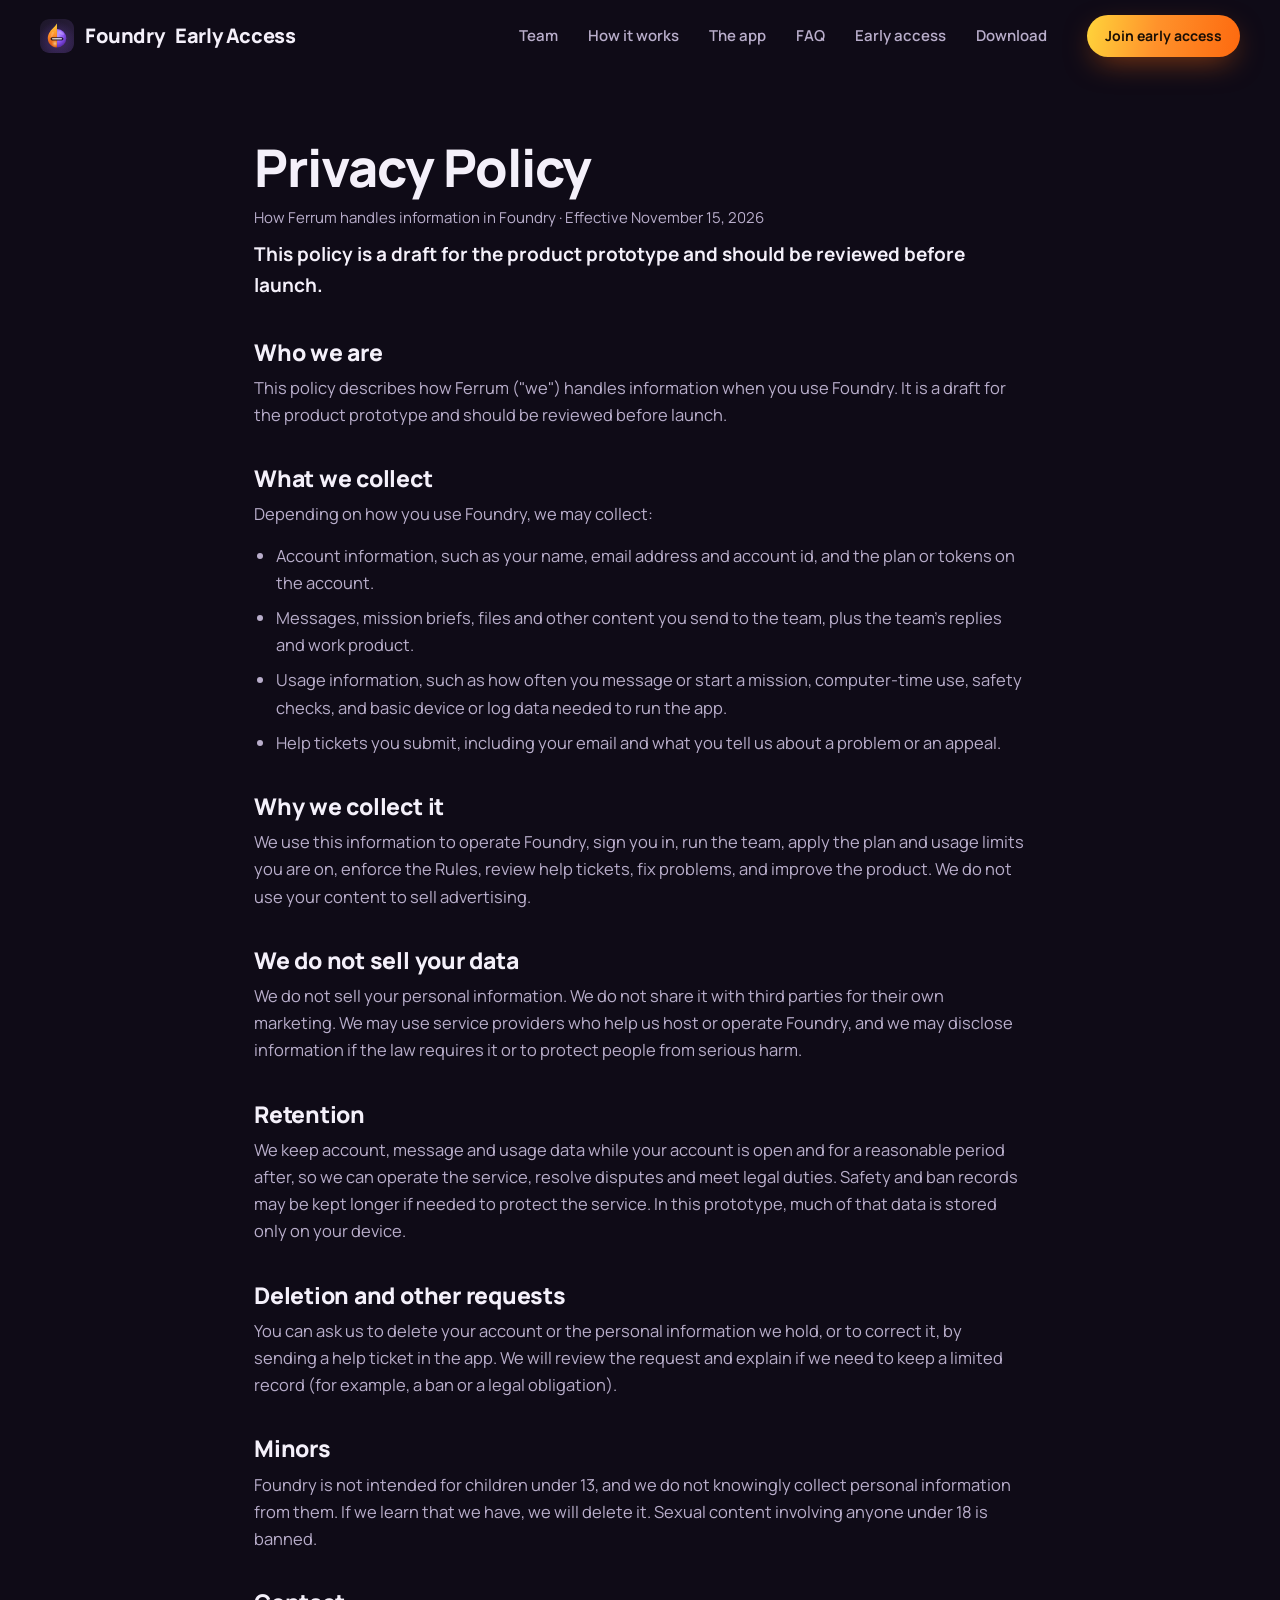
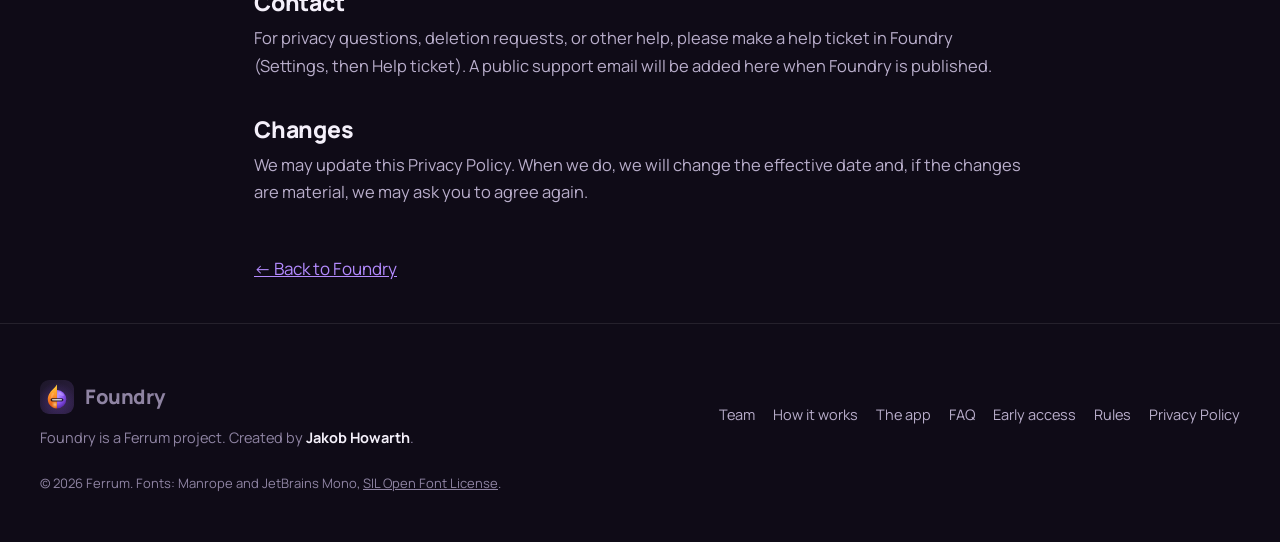
==== commit e630551f: "Foundry site v3: early-access beta, Rules and Privacy links" ====
--- a/privacy.html
+++ b/privacy.html
@@ -27,21 +27,21 @@
 <a class="skip" href="#main">Skip to content</a>
 <header class="nav" id="nav">
   <div class="wrap nav__in">
-    <a class="brand" href="index.html" aria-label="Foundry home"><img src="assets/foundry-icon.svg" alt="" width="34" height="34">Foundry</a>
+    <a class="brand" href="index.html" aria-label="Foundry home"><img src="assets/foundry-icon.svg" alt="" width="34" height="34">Foundry<span class="ea-pill">Early Access</span></a>
     <ul class="nav__links" id="navlinks">
       <li><a href="index.html#team">Team</a></li>
       <li><a href="index.html#how">How it works</a></li>
       <li><a href="index.html#app">The app</a></li>
       <li><a href="index.html#faq">FAQ</a></li>
+      <li><a href="index.html#early-access">Early access</a></li>
       <li><a href="index.html#download">Download</a></li>
     </ul>
-    <a class="btn btn--primary btn--sm" href="index.html#download">Get the app</a>
+    <a class="btn btn--primary btn--sm" href="index.html#early-access">Join early access</a>
     <button class="nav__menu" id="menu" aria-label="Open menu" aria-expanded="false" aria-controls="navlinks"><span></span><span></span><span></span></button>
   </div>
 </header>
 <main id="main">
 <article class="doc">
-
 <h1>Privacy Policy</h1>
 <p class="meta">How Ferrum handles information in Foundry &middot; Effective November 15, 2026</p>
 <p class="sub">This policy is a draft for the product prototype and should be reviewed before launch.</p>
@@ -78,14 +78,13 @@
 
 <h2>Changes</h2>
 <p>We may update this Privacy Policy. When we do, we will change the effective date and, if the changes are material, we may ask you to agree again.</p>
-
 <a class="back" href="index.html">&larr; Back to Foundry</a>
 </article>
 </main>
 <footer>
   <div class="wrap foot">
     <div><a class="brand" href="index.html"><img src="assets/foundry-icon.svg" alt="" width="34" height="34">Foundry</a><p style="margin-top:12px">Foundry is a Ferrum project. Created by <b>Jakob Howarth</b>.</p></div>
-    <nav aria-label="Footer"><a href="index.html#team">Team</a><a href="index.html#how">How it works</a><a href="index.html#app">The app</a><a href="index.html#faq">FAQ</a><a href="rules.html">Rules</a><a href="privacy.html">Privacy Policy</a></nav>
+    <nav aria-label="Footer"><a href="index.html#team">Team</a><a href="index.html#how">How it works</a><a href="index.html#app">The app</a><a href="index.html#faq">FAQ</a><a href="index.html#early-access">Early access</a><a href="rules.html">Rules</a><a href="privacy.html">Privacy Policy</a></nav>
     <p style="width:100%;font-size:13px">&copy; 2026 Ferrum. Fonts: Manrope and JetBrains Mono, <a href="assets/fonts/OFL.txt">SIL Open Font License</a>.</p>
   </div>
 </footer>
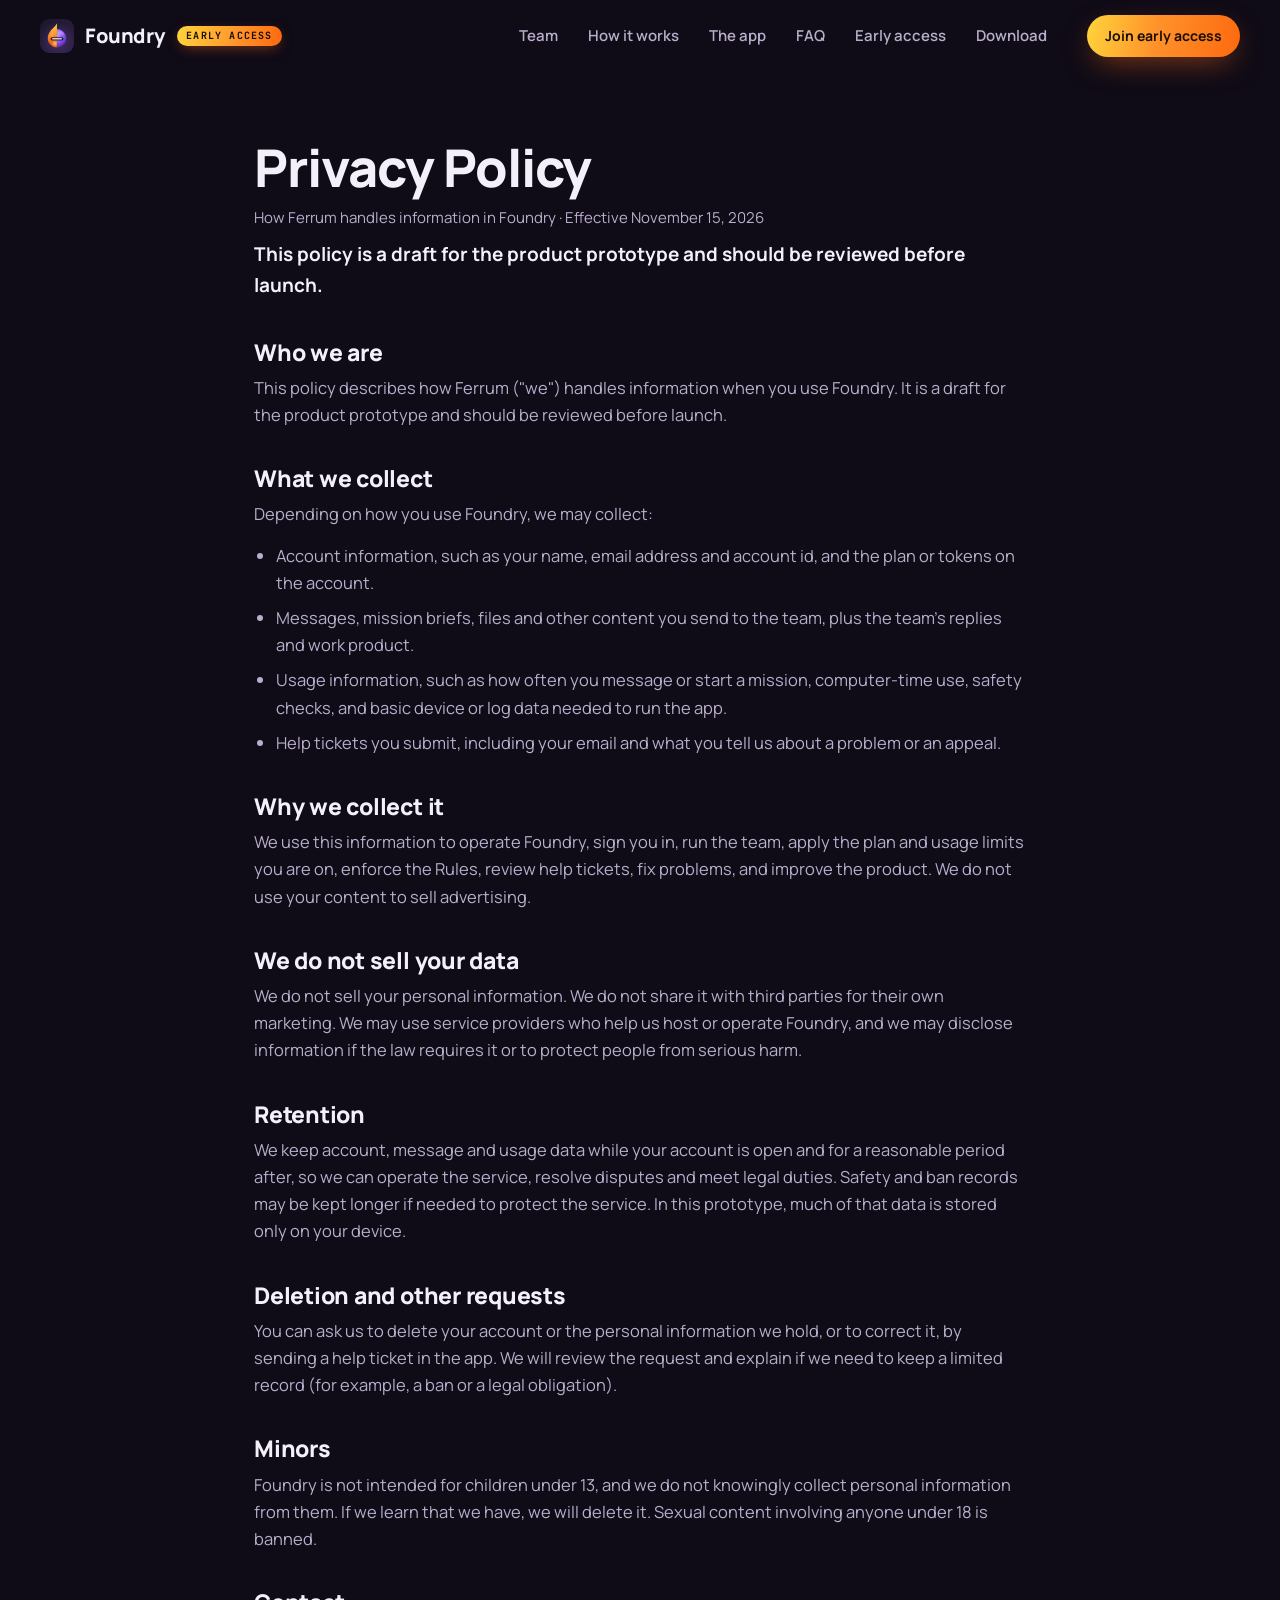
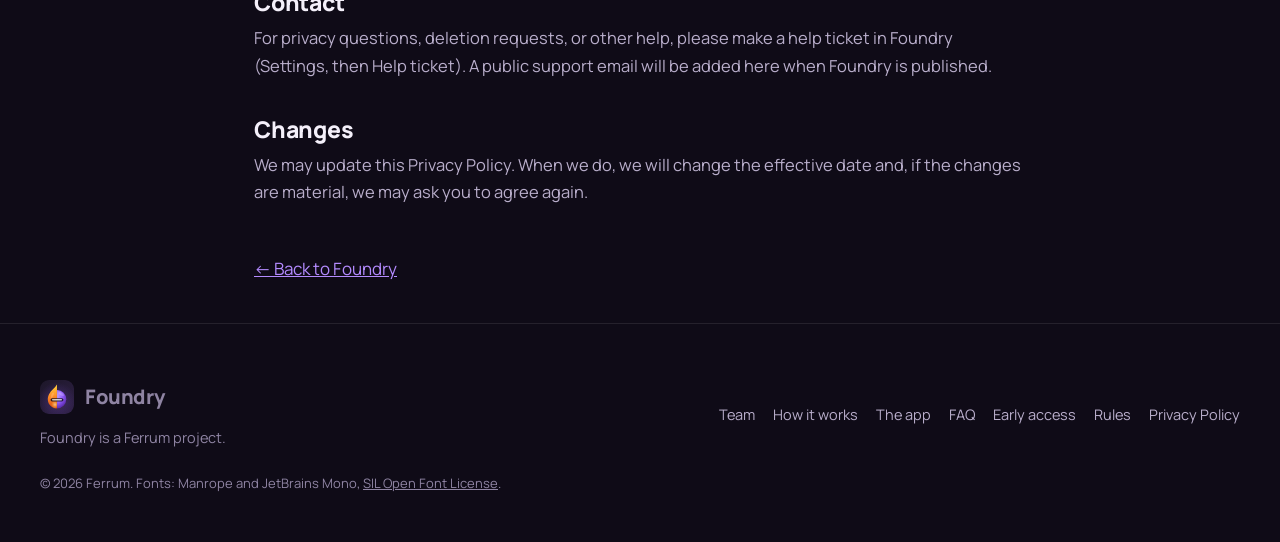
==== commit 7942aed3: "Remove personal name from site text" ====
--- a/privacy.html
+++ b/privacy.html
@@ -83,7 +83,7 @@
 </main>
 <footer>
   <div class="wrap foot">
-    <div><a class="brand" href="index.html"><img src="assets/foundry-icon.svg" alt="" width="34" height="34">Foundry</a><p style="margin-top:12px">Foundry is a Ferrum project. Created by <b>Jakob Howarth</b>.</p></div>
+    <div><a class="brand" href="index.html"><img src="assets/foundry-icon.svg" alt="" width="34" height="34">Foundry</a><p style="margin-top:12px">Foundry is a Ferrum project.</p></div>
     <nav aria-label="Footer"><a href="index.html#team">Team</a><a href="index.html#how">How it works</a><a href="index.html#app">The app</a><a href="index.html#faq">FAQ</a><a href="index.html#early-access">Early access</a><a href="rules.html">Rules</a><a href="privacy.html">Privacy Policy</a></nav>
     <p style="width:100%;font-size:13px">&copy; 2026 Ferrum. Fonts: Manrope and JetBrains Mono, <a href="assets/fonts/OFL.txt">SIL Open Font License</a>.</p>
   </div>
--- a/css/site.css
+++ b/css/site.css
@@ -1,4 +1,4 @@
-/* Foundry site v2 — Ferrum. Original styles, no external resources. */
+/* Foundry site v3 — Ferrum. Original styles, no external resources. */
 @font-face{font-family:"Manrope";src:url("../assets/fonts/Manrope.woff2") format("woff2");font-weight:200 800;font-display:swap}
 @font-face{font-family:"JetBrains Mono";src:url("../assets/fonts/JetBrainsMono.woff2") format("woff2");font-weight:100 800;font-display:swap}
 :root{
@@ -37,7 +37,7 @@
 .nav{position:fixed;inset:0 0 auto 0;z-index:50;transition:background .3s,border-color .3s,backdrop-filter .3s;border-bottom:1px solid transparent}
 .nav.is-stuck{background:rgba(15,11,23,.62);-webkit-backdrop-filter:blur(16px) saturate(1.4);backdrop-filter:blur(16px) saturate(1.4);border-color:var(--line)}
 .nav__in{display:flex;align-items:center;gap:28px;height:72px}
-.brand{display:flex;align-items:center;gap:11px;text-decoration:none;font-weight:800;font-size:20px;letter-spacing:-.02em}
+.brand{display:flex;align-items:center;gap:11px;text-decoration:none;font-weight:800;font-size:20px;letter-spacing:-.02em;flex:none}
 .brand img{width:34px;height:34px;border-radius:9px}
 .nav__links{display:flex;gap:6px;margin-left:auto;list-style:none;padding:0;margin-block:0}
 .nav__links a{display:block;text-decoration:none;color:var(--muted);font-weight:600;font-size:15px;padding:8px 12px;border-radius:10px;transition:color .2s,background .2s}
@@ -305,6 +305,60 @@
 .dl__spec{margin-top:10px;color:var(--dim);font-size:13.5px}
 .notice{margin-top:18px;display:inline-flex;gap:10px;align-items:flex-start;padding:12px 16px;border-radius:14px;background:rgba(255,212,59,.08);border:1px solid rgba(255,212,59,.3);color:#FFE38A;font-size:14px}
 
+/* ---------- early access pill ---------- */
+.ea-pill{display:inline-flex;align-items:center;padding:3px 9px;border-radius:999px;font-family:var(--mono);font-size:10px;letter-spacing:.12em;text-transform:uppercase;font-weight:700;color:#1A0F05;background:linear-gradient(100deg,var(--gold),var(--ember-2) 60%,var(--ember));box-shadow:0 4px 14px -4px rgba(253,105,15,.55);line-height:1.4;white-space:nowrap}
+.brand .ea-pill{margin-left:2px}
+.ea-pill--lg{padding:6px 12px;font-size:11px;letter-spacing:.14em;box-shadow:0 8px 22px -8px rgba(253,105,15,.65)}
+.hero__badges{margin-bottom:16px}
+.ea__intro{display:grid;gap:16px;margin-bottom:8px;justify-items:start}
+.ea__intro .dl__head{justify-self:stretch}
+.ea .dl__head{margin-bottom:40px}
+
+/* ---------- early access form ---------- */
+.ea__grid{position:relative;max-width:560px}
+.ea-form{display:grid;gap:16px;padding:28px;border-radius:24px;background:rgba(15,11,23,.6);border:1px solid var(--line-2)}
+.ea-form[hidden],.ea-success[hidden]{display:none!important}
+.field{display:grid;gap:7px}
+.field label{font-weight:700;font-size:14.5px}
+.field .opt{color:var(--dim);font-weight:600}
+.field input[type="text"],.field input[type="email"],.field select{
+  width:100%;appearance:none;-webkit-appearance:none;color-scheme:dark;
+  background:rgba(15,11,23,.85);border:1px solid var(--line-2);border-radius:14px;
+  padding:14px 16px;color:var(--text);font:inherit;font-size:16px;line-height:1.4;
+  transition:border-color .2s,box-shadow .2s,background .2s
+}
+.field select{background-image:linear-gradient(45deg,transparent 50%,var(--muted) 50%),linear-gradient(135deg,var(--muted) 50%,transparent 50%);background-position:calc(100% - 20px) calc(50% - 3px),calc(100% - 14px) calc(50% - 3px);background-size:6px 6px,6px 6px;background-repeat:no-repeat;padding-right:40px}
+.field input::placeholder{color:var(--dim)}
+.field input:hover,.field select:hover{border-color:var(--line-2);background:rgba(22,16,33,.9)}
+.field input:focus,.field select:focus{outline:none;border-color:rgba(255,212,59,.55);box-shadow:0 0 0 3px rgba(255,212,59,.16);background:rgba(22,16,33,.95)}
+.field.is-invalid input,.field.is-invalid select,.field--consent.is-invalid .consent{border-color:var(--ember)}
+.field.is-invalid input:focus,.field.is-invalid select:focus{box-shadow:0 0 0 3px rgba(253,105,15,.2)}
+.field-error{min-height:0;color:#FF922B;font-size:13px;font-weight:600;margin:0}
+.field-error:empty{display:none}
+.consent{display:flex;align-items:flex-start;gap:12px;padding:12px 14px;border-radius:14px;border:1px solid var(--line-2);background:rgba(15,11,23,.45);font-size:14.5px;color:var(--muted);font-weight:600;cursor:pointer;line-height:1.45}
+.consent input{appearance:none;-webkit-appearance:none;flex:none;width:20px;height:20px;margin-top:1px;border-radius:6px;border:1.5px solid var(--line-2);background:rgba(15,11,23,.85);cursor:pointer;display:grid;place-items:center;transition:background .2s,border-color .2s}
+.consent input:checked{background:linear-gradient(135deg,var(--gold),var(--ember));border-color:transparent}
+.consent input:checked::after{content:"";width:5px;height:9px;border:solid #1A0F05;border-width:0 2px 2px 0;transform:rotate(45deg) translate(-1px,-1px)}
+.consent input:focus-visible{outline:2px solid var(--gold);outline-offset:3px}
+.form-status{color:#FF922B;font-size:14px;font-weight:600;min-height:0;margin:0}
+.form-status:empty{display:none}
+.ea-form .btn{justify-self:start;margin-top:4px}
+.ea-form .btn[disabled]{opacity:.65;cursor:wait;transform:none}
+
+.ea-success{display:none;text-align:center;padding:48px 28px 36px;border-radius:24px;background:rgba(15,11,23,.6);border:1px solid var(--line-2)}
+.ea-success[hidden]{display:none}
+.ea-success:not([hidden]){display:grid;justify-items:center;gap:16px}
+.ea-success__mark{width:88px;height:88px;color:#1A0F05;filter:drop-shadow(0 12px 24px rgba(253,105,15,.45))}
+.ea-success__mark svg{width:100%;height:100%}
+.ea-success__ring{stroke:url(#none);stroke:#FFD43B;fill:rgba(255,212,59,.12);stroke-dasharray:164;stroke-dashoffset:164}
+.ea-success__check{stroke:#FFD43B;stroke-dasharray:48;stroke-dashoffset:48}
+.ea-success:not([hidden]) .ea-success__ring{animation:ea-ring .7s var(--ease) forwards}
+.ea-success:not([hidden]) .ea-success__check{animation:ea-check .45s var(--ease) .45s forwards}
+.ea-success h3{font-size:clamp(28px,4vw,40px);letter-spacing:-.03em}
+.ea-success p{color:var(--muted);max-width:40ch;font-size:16.5px}
+@keyframes ea-ring{to{stroke-dashoffset:0}}
+@keyframes ea-check{to{stroke-dashoffset:0}}
+
 /* ---------- footer ---------- */
 footer{padding:56px 0 48px;border-top:1px solid var(--line);color:var(--dim);font-size:14.5px}
 .foot{display:flex;flex-wrap:wrap;gap:24px;align-items:center;justify-content:space-between}
@@ -359,4 +413,15 @@
   *,*::before,*::after{animation:none!important;transition:none!important}
   .reveal,.fade-up,.hero h1 .w>span,.log li{opacity:1!important;transform:none!important}
   #forge{display:none}
-}
+  .ea-success__ring,.ea-success__check{stroke-dashoffset:0}
+}
+
+/* ---------- coming-soon labels + demo signup note ---------- */
+.soon{display:inline-flex;align-items:center;margin-left:8px;padding:2px 8px;border-radius:999px;font-family:var(--mono);font-size:9.5px;letter-spacing:.1em;text-transform:uppercase;font-weight:700;color:var(--gold);background:rgba(255,212,59,.1);border:1px solid rgba(255,212,59,.28);vertical-align:middle;line-height:1.4;white-space:nowrap}
+.fcard h3{display:flex;flex-wrap:wrap;align-items:center;gap:6px 0}
+.pill-soon{opacity:.8}
+.ea-local{margin:4px 0 0;color:var(--dim);font-size:13.5px;line-height:1.5;max-width:46ch}
+
+/* Locked download buttons (early access) */
+.btn--locked{cursor:not-allowed;opacity:.55;pointer-events:none;user-select:none;background:rgba(255,255,255,.06);color:inherit;border:1px solid rgba(255,255,255,.14);box-shadow:none;filter:grayscale(.4)}
+.btn--locked svg{width:18px;height:18px}
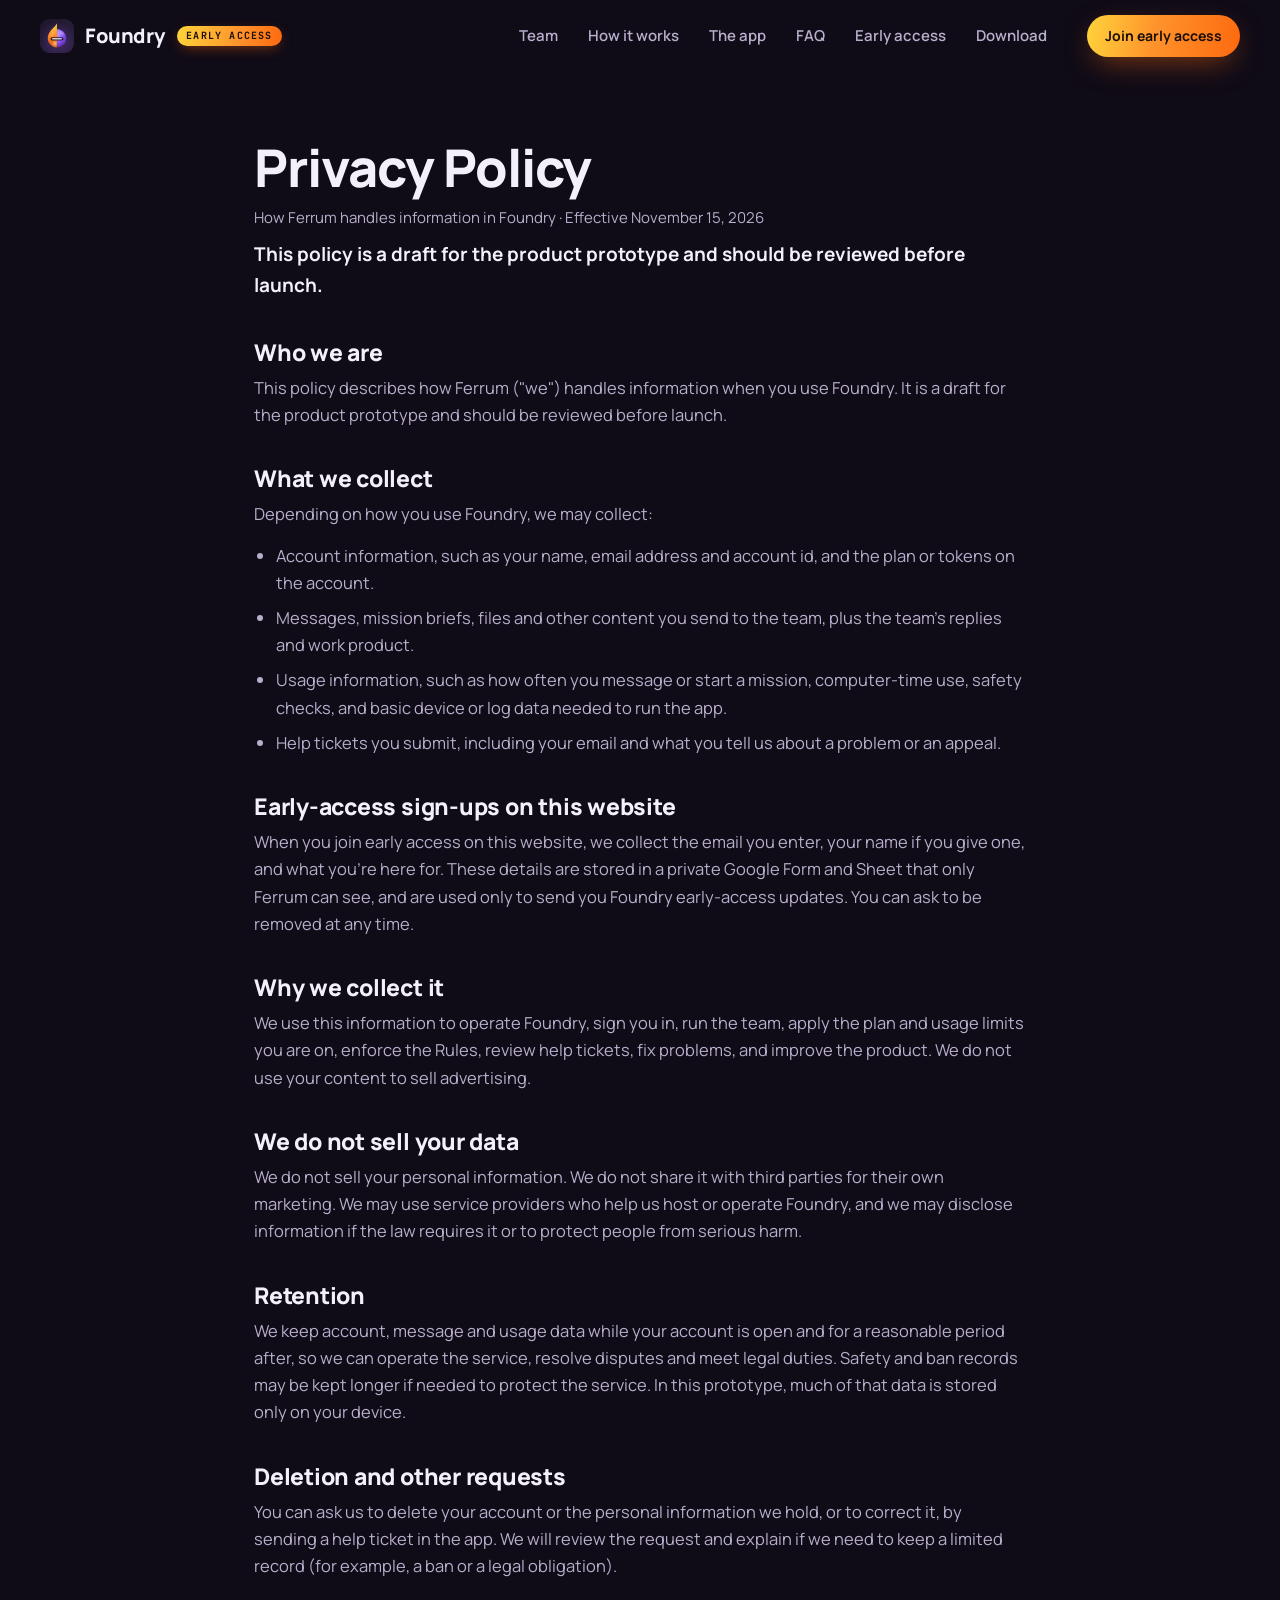
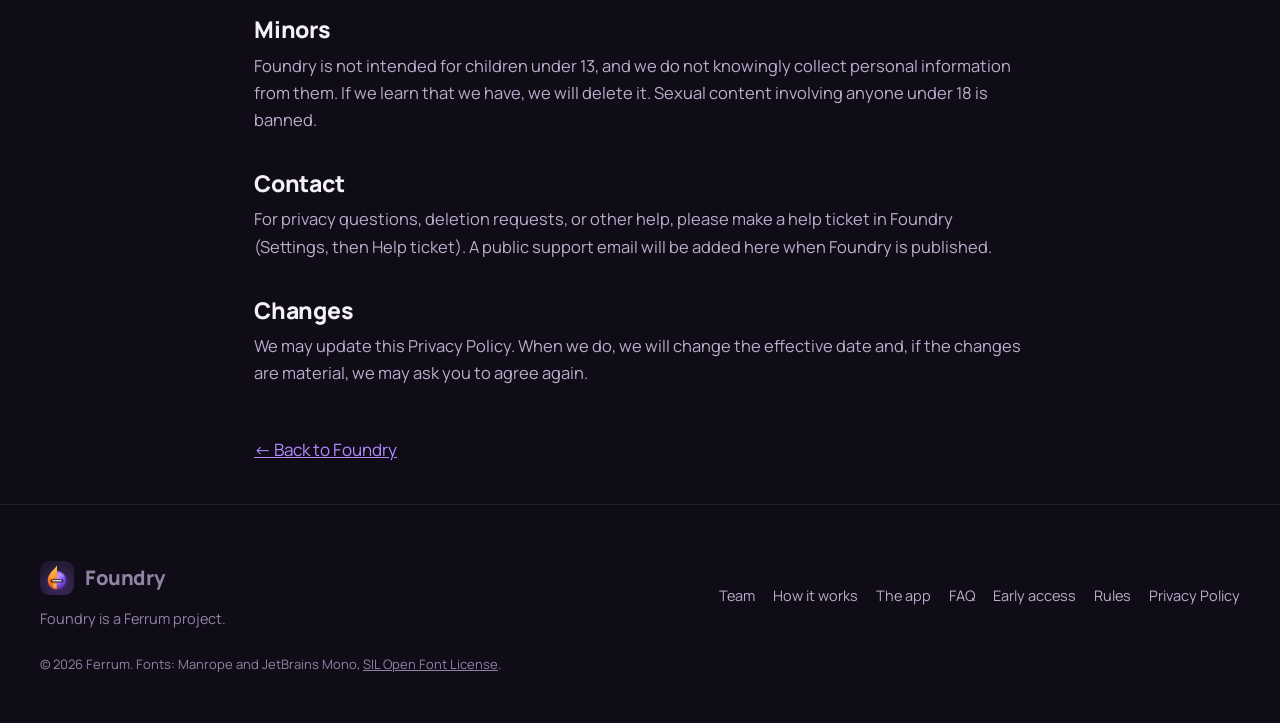
==== commit fc7d8854: "Early access: send sign-ups to Google Form" ====
--- a/privacy.html
+++ b/privacy.html
@@ -58,6 +58,9 @@
 <li>Help tickets you submit, including your email and what you tell us about a problem or an appeal.</li>
 </ul>
 
+<h2>Early-access sign-ups on this website</h2>
+<p>When you join early access on this website, we collect the email you enter, your name if you give one, and what you're here for. These details are stored in a private Google Form and Sheet that only Ferrum can see, and are used only to send you Foundry early-access updates. You can ask to be removed at any time.</p>
+
 <h2>Why we collect it</h2>
 <p>We use this information to operate Foundry, sign you in, run the team, apply the plan and usage limits you are on, enforce the Rules, review help tickets, fix problems, and improve the product. We do not use your content to sell advertising.</p>
 
